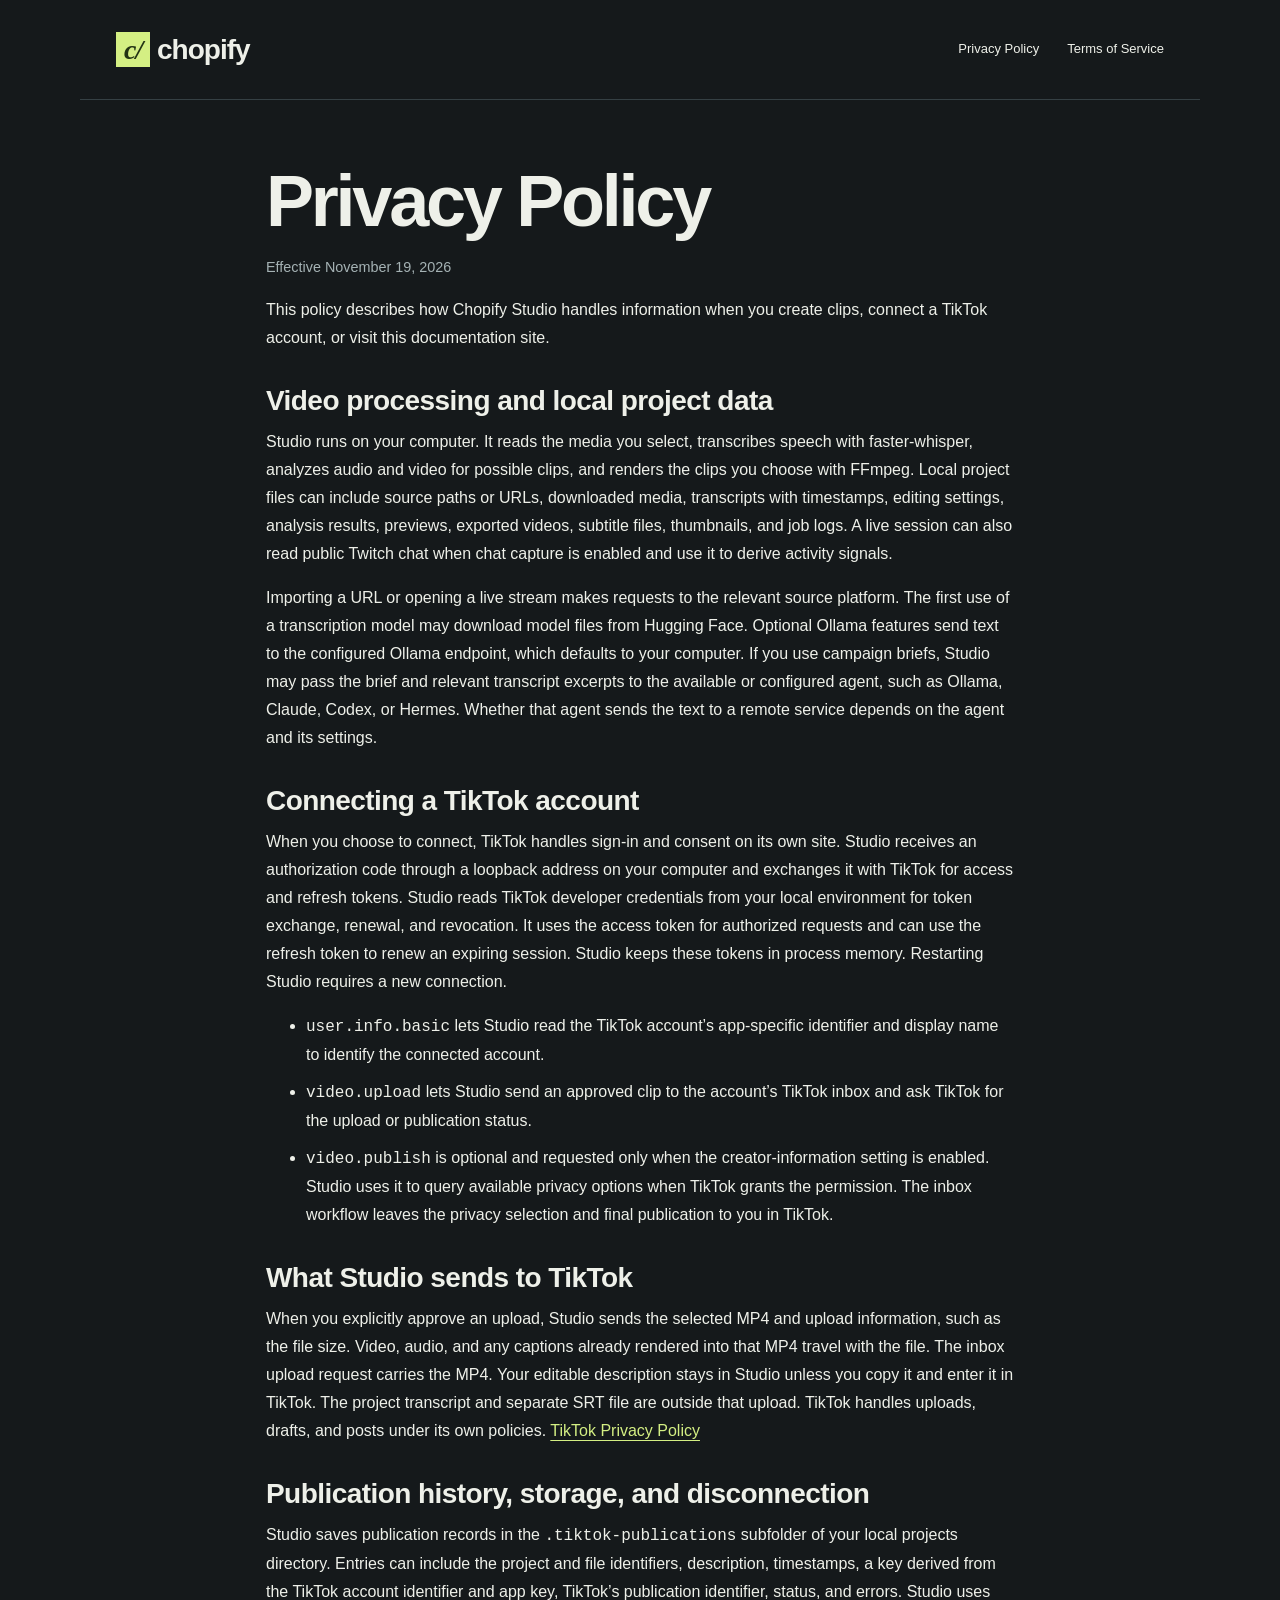
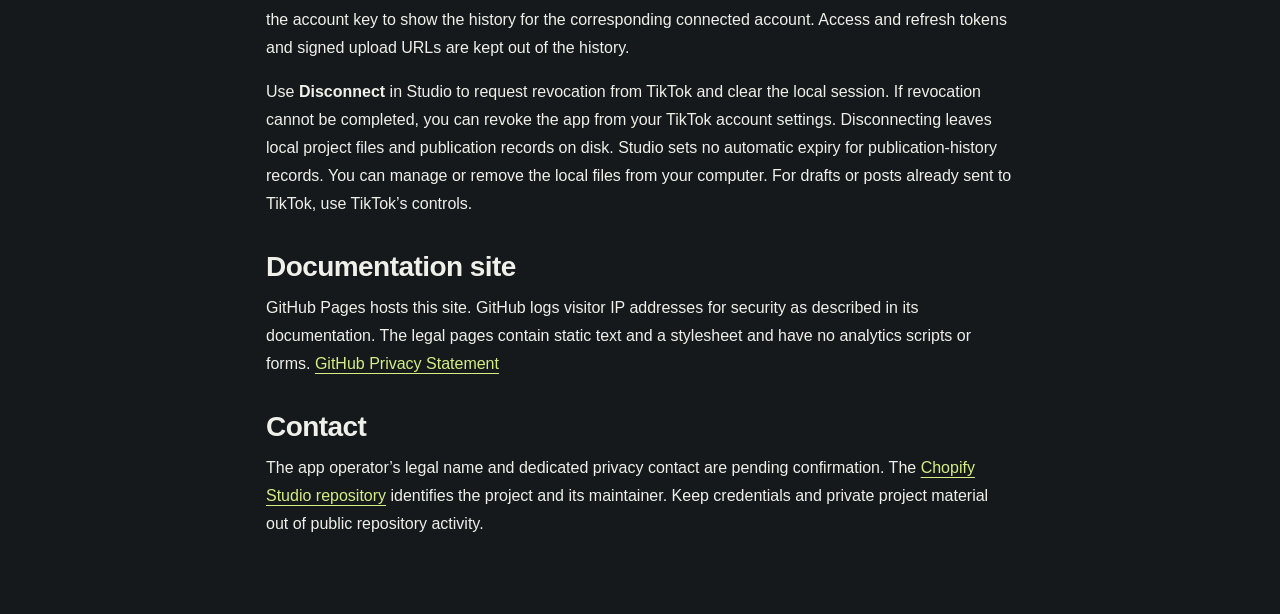
==== docs/privacy-policy.html @ 8741b4d4 "Add public privacy policy and terms for Studio" ====
<!doctype html>
<html lang="en">
  <head>
    <meta charset="utf-8" />
    <meta name="viewport" content="width=device-width, initial-scale=1" />
    <meta name="description" content="How Chopify Studio processes local video projects, connects to TikTok, and handles publication history." />
    <title>Privacy Policy | Chopify Studio</title>
    <link rel="stylesheet" href="site.css" />
  </head>
  <body>
    <a class="skip" href="#main">Skip to content</a>
    <header>
      <a class="logo" href="./"><span>c/</span> chopify</a>
      <nav aria-label="Legal navigation">
        <a href="privacy-policy.html" aria-current="page">Privacy Policy</a>
        <a href="terms-of-service.html">Terms of Service</a>
      </nav>
    </header>
    <main id="main" class="legal-page">
      <h1>Privacy Policy</h1>
      <p class="legal-date">Effective <time datetime="2026-11-19">November 19, 2026</time></p>
      <p>This policy describes how Chopify Studio handles information when you create clips, connect a TikTok account, or visit this documentation site.</p>

      <h2>Video processing and local project data</h2>
      <p>Studio runs on your computer. It reads the media you select, transcribes speech with faster-whisper, analyzes audio and video for possible clips, and renders the clips you choose with FFmpeg. Local project files can include source paths or URLs, downloaded media, transcripts with timestamps, editing settings, analysis results, previews, exported videos, subtitle files, thumbnails, and job logs. A live session can also read public Twitch chat when chat capture is enabled and use it to derive activity signals.</p>
      <p>Importing a URL or opening a live stream makes requests to the relevant source platform. The first use of a transcription model may download model files from Hugging Face. Optional Ollama features send text to the configured Ollama endpoint, which defaults to your computer. If you use campaign briefs, Studio may pass the brief and relevant transcript excerpts to the available or configured agent, such as Ollama, Claude, Codex, or Hermes. Whether that agent sends the text to a remote service depends on the agent and its settings.</p>

      <h2>Connecting a TikTok account</h2>
      <p>When you choose to connect, TikTok handles sign-in and consent on its own site. Studio receives an authorization code through a loopback address on your computer and exchanges it with TikTok for access and refresh tokens. Studio reads TikTok developer credentials from your local environment for token exchange, renewal, and revocation. It uses the access token for authorized requests and can use the refresh token to renew an expiring session. Studio keeps these tokens in process memory. Restarting Studio requires a new connection.</p>
      <ul>
        <li><code>user.info.basic</code> lets Studio read the TikTok account’s app-specific identifier and display name to identify the connected account.</li>
        <li><code>video.upload</code> lets Studio send an approved clip to the account’s TikTok inbox and ask TikTok for the upload or publication status.</li>
        <li><code>video.publish</code> is optional and requested only when the creator-information setting is enabled. Studio uses it to query available privacy options when TikTok grants the permission. The inbox workflow leaves the privacy selection and final publication to you in TikTok.</li>
      </ul>

      <h2>What Studio sends to TikTok</h2>
      <p>When you explicitly approve an upload, Studio sends the selected MP4 and upload information, such as the file size. Video, audio, and any captions already rendered into that MP4 travel with the file. The inbox upload request carries the MP4. Your editable description stays in Studio unless you copy it and enter it in TikTok. The project transcript and separate SRT file are outside that upload. TikTok handles uploads, drafts, and posts under its own policies. <a href="https://www.tiktok.com/legal/page/row/privacy-policy/en">TikTok Privacy Policy</a></p>

      <h2>Publication history, storage, and disconnection</h2>
      <p>Studio saves publication records in the <code>.tiktok-publications</code> subfolder of your local projects directory. Entries can include the project and file identifiers, description, timestamps, a key derived from the TikTok account identifier and app key, TikTok’s publication identifier, status, and errors. Studio uses the account key to show the history for the corresponding connected account. Access and refresh tokens and signed upload URLs are kept out of the history.</p>
      <p>Use <strong>Disconnect</strong> in Studio to request revocation from TikTok and clear the local session. If revocation cannot be completed, you can revoke the app from your TikTok account settings. Disconnecting leaves local project files and publication records on disk. Studio sets no automatic expiry for publication-history records. You can manage or remove the local files from your computer. For drafts or posts already sent to TikTok, use TikTok’s controls.</p>

      <h2>Documentation site</h2>
      <p>GitHub Pages hosts this site. GitHub logs visitor IP addresses for security as described in its documentation. The legal pages contain static text and a stylesheet and have no analytics scripts or forms. <a href="https://docs.github.com/en/site-policy/privacy-policies/github-general-privacy-statement">GitHub Privacy Statement</a></p>

      <h2>Contact</h2>
      <p>The app operator’s legal name and dedicated privacy contact are pending confirmation. The <a href="https://github.com/Robprzz/chopify-1">Chopify Studio repository</a> identifies the project and its maintainer. Keep credentials and private project material out of public repository activity.</p>
    </main>
  </body>
</html>
---- docs/site.css ----
:root {
  color-scheme: dark;
  --bg: #15191b;
  --ink: #eef0e9;
  --muted: #a5b2b4;
  --line: #354044;
  --accent: #d4ef83;
  font-family: "Segoe UI", Arial, sans-serif;
}
* {
  box-sizing: border-box;
}
html {
  scroll-behavior: smooth;
  scroll-padding-top: 30px;
}
body {
  margin: 0;
  background: var(--bg);
  color: var(--ink);
  font-size: 16px;
  line-height: 1.75;
}
a {
  color: var(--accent);
  text-underline-offset: 4px;
}
a:focus-visible,
summary:focus-visible {
  outline: 2px solid var(--accent);
  outline-offset: 6px;
}
.skip {
  position: absolute;
  left: 20px;
  top: -100px;
  background: var(--accent);
  color: #14200c;
  padding: 10px;
  z-index: 2;
}
.skip:focus {
  top: 10px;
}
header,
main,
footer {
  max-width: 1120px;
  margin: auto;
  padding: 0 36px;
}
header {
  display: flex;
  justify-content: space-between;
  align-items: center;
  height: 100px;
  border-bottom: 1px solid var(--line);
}
.logo {
  font-weight: 800;
  font-size: 28px;
  color: var(--ink);
  text-decoration: none;
  letter-spacing: -1px;
}
.logo span {
  background: var(--accent);
  color: #233314;
  font-family: Georgia, serif;
  font-style: italic;
  padding: 2px 8px;
}
nav {
  display: flex;
  gap: 28px;
  font-size: 13px;
}
nav a {
  color: var(--ink);
  text-decoration: none;
}
.hero {
  padding-top: 75px;
}
.eyebrow,
.tag {
  font:
    10px/1.6 Consolas,
    monospace;
  letter-spacing: 1.5px;
  color: var(--accent);
}
h1 {
  font-size: clamp(56px, 7.5vw, 94px);
  line-height: 1.04;
  letter-spacing: -5px;
  margin: 30px 0;
}
h1 em {
  font:
    italic 1em Georgia,
    serif;
  color: var(--accent);
}
.lead {
  max-width: 640px;
  font-size: 19px;
  color: var(--muted);
  line-height: 1.75;
}
.actions {
  display: flex;
  gap: 25px;
  align-items: center;
  margin-top: 30px;
  font-size: 13px;
}
.button {
  background: var(--accent);
  color: #203113;
  text-decoration: none;
  border-radius: 5px;
  font-weight: 650;
  padding: 14px 20px;
}
.fine {
  font-size: 11px;
  color: var(--muted);
  margin-top: 20px;
}
.hero figure {
  margin: 45px 0 0;
  max-width: 760px;
}
.hero img {
  width: 100%;
  height: auto;
  display: block;
  border: 1px solid var(--line);
  border-radius: 8px;
}
figcaption {
  font-size: 10px;
  color: var(--muted);
  margin-top: 12px;
}
section {
  padding: 70px 0;
  border-bottom: 1px solid var(--line);
}
h2 {
  font-size: 36px;
  font-weight: 550;
  letter-spacing: -1.5px;
  line-height: 1.2;
  margin: 14px 0 28px;
}
h3 {
  font-size: 18px;
  letter-spacing: -0.4px;
  font-weight: 550;
}
.features {
  display: grid;
  grid-template-columns: 1fr 1fr;
  gap: 36px 65px;
}
.features article {
  border-top: 1px solid var(--line);
  padding-top: 20px;
}
.features p,
section > p,
.install p {
  color: var(--muted);
  font-size: 14px;
}
.note {
  border-left: 2px solid var(--accent);
  padding-left: 18px;
  margin-top: 40px;
}
.install {
  display: grid;
  grid-template-columns: 0.85fr 1.15fr;
  gap: 50px;
}
.code {
  background: #0d1416;
  border: 1px solid var(--line);
  padding: 24px;
  border-radius: 8px;
  align-self: center;
  min-width: 0;
}
.code > span {
  font:
    9px Consolas,
    monospace;
  letter-spacing: 1px;
  color: var(--accent);
}
pre {
  font:
    12px/2 Consolas,
    monospace;
  overflow-x: auto;
}
.code p {
  font-size: 11px;
}
.command {
  background: #0d1416;
  border-left: 2px solid var(--accent);
  padding: 20px;
}
.resources {
  display: flex;
  gap: 20px;
  flex-wrap: wrap;
  font-size: 12px;
}
.resources h2 {
  width: 100%;
}
details {
  border-top: 1px solid var(--line);
  padding: 20px 0;
}
summary {
  cursor: pointer;
  font-size: 17px;
  font-weight: 500;
}
details p {
  color: var(--muted);
  font-size: 14px;
  max-width: 800px;
}
footer {
  display: flex;
  justify-content: space-between;
  gap: 25px;
  font:
    10px/1.7 Consolas,
    monospace;
  color: var(--muted);
  padding-top: 30px;
  padding-bottom: 40px;
}
.legal-page {
  max-width: 820px;
  padding-top: clamp(2rem, 6vw, 4rem);
  padding-bottom: 4rem;
  overflow-wrap: break-word;
}
.legal-page h1 {
  font-size: clamp(2.6rem, 8vw, 4.5rem);
  letter-spacing: -0.045em;
  margin: 0 0 1rem;
}
.legal-page h2 {
  font-size: clamp(1.35rem, 4vw, 1.75rem);
  letter-spacing: -0.02em;
  margin: 2rem 0 .65rem;
}
.legal-page p,
.legal-page ul {
  margin: .65rem 0 1rem;
}
.legal-page li + li {
  margin-top: .55rem;
}
.legal-date {
  color: var(--muted);
  font-size: .9rem;
}
@media (max-width: 700px) {
  header,
  main,
  footer {
    padding-left: 22px;
    padding-right: 22px;
  }
  header {
    height: 85px;
  }
  .logo {
    font-size: 22px;
  }
  nav {
    gap: 14px;
    font-size: 11px;
  }
  nav a:nth-child(3) {
    display: none;
  }
  .hero {
    padding-top: 45px;
  }
  h1 {
    letter-spacing: -3px;
  }
  .lead {
    font-size: 16px;
  }
  .features,
  .install {
    grid-template-columns: 1fr;
    gap: 28px;
  }
  .actions {
    flex-wrap: wrap;
    gap: 18px;
  }
  section {
    padding: 45px 0;
  }
  h2 {
    font-size: 30px;
  }
  .features {
    gap: 22px;
  }
  footer {
    flex-direction: column;
    gap: 15px;
  }
  .code {
    padding: 17px;
  }
  .command {
    font-size: 11px;
  }
  .eyebrow {
    font-size: 9px;
  }
}
@media (prefers-reduced-motion: reduce) {
  html {
    scroll-behavior: auto;
  }
}
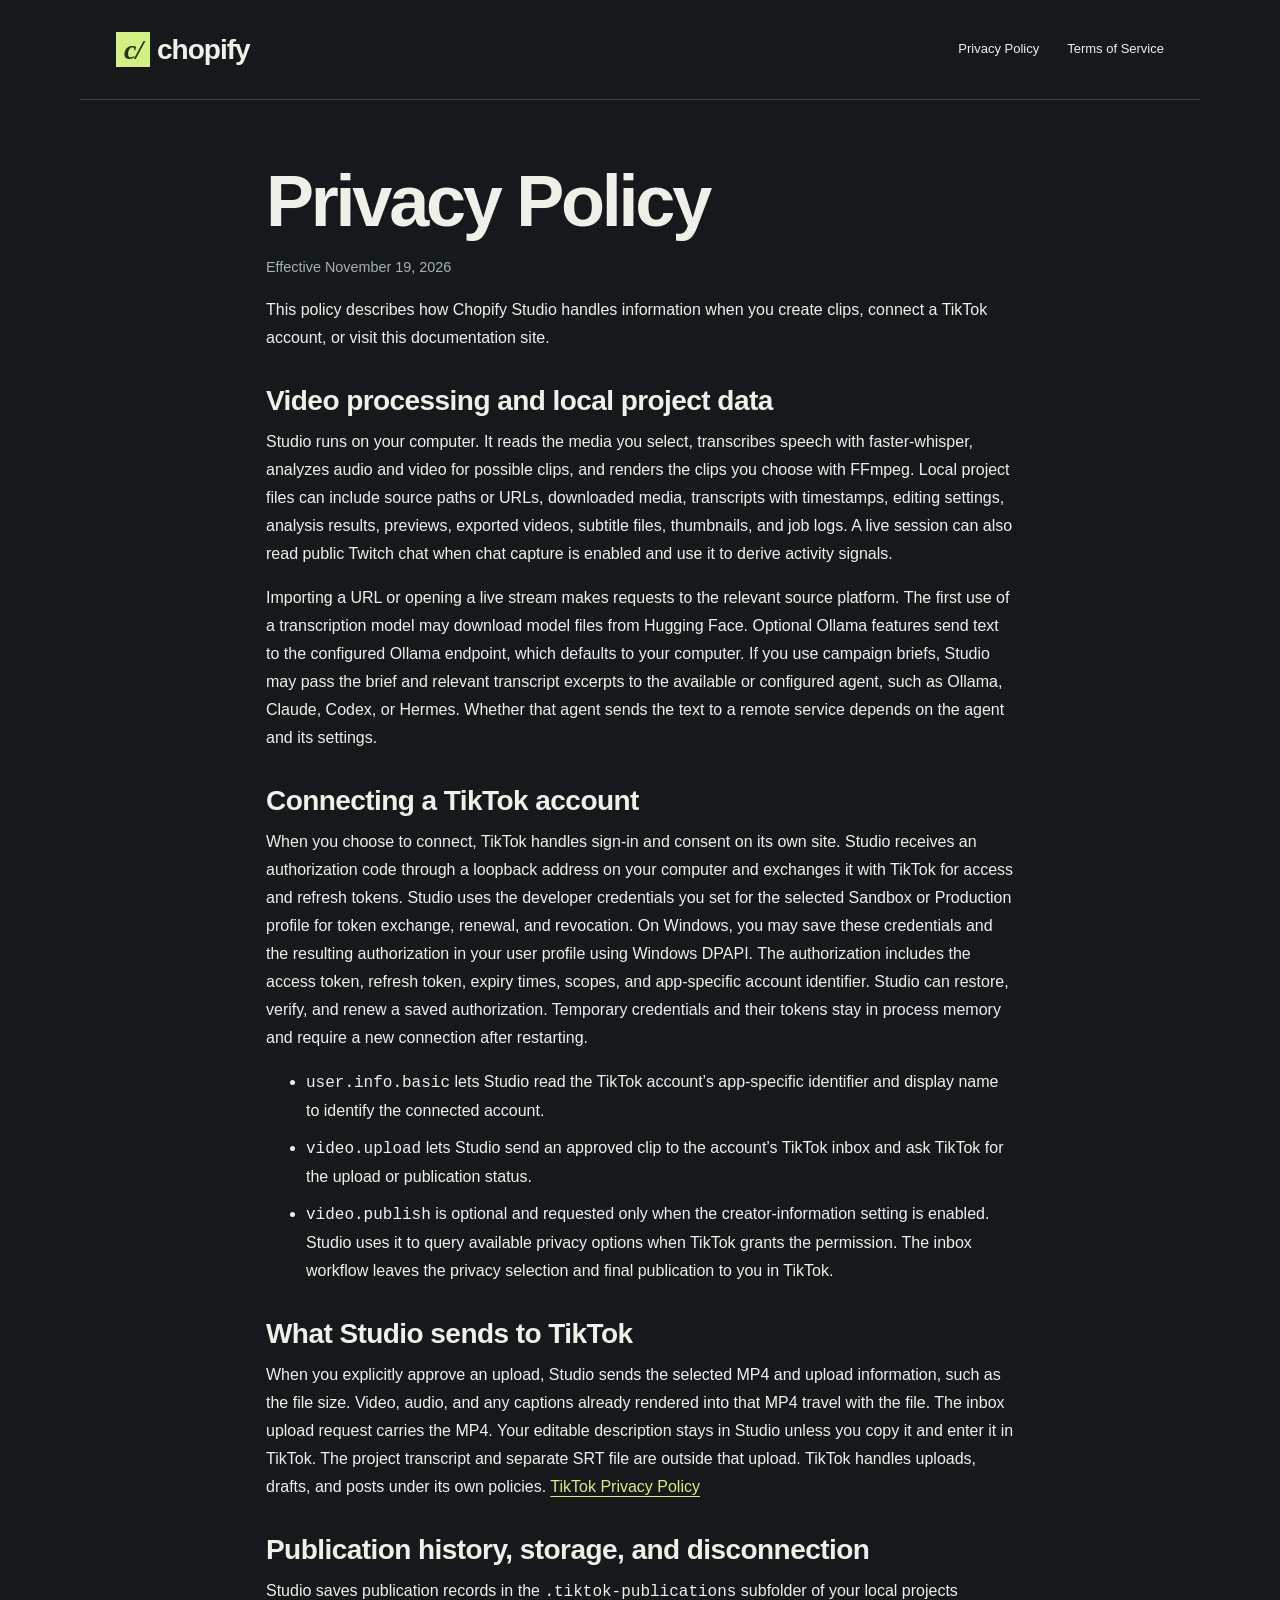
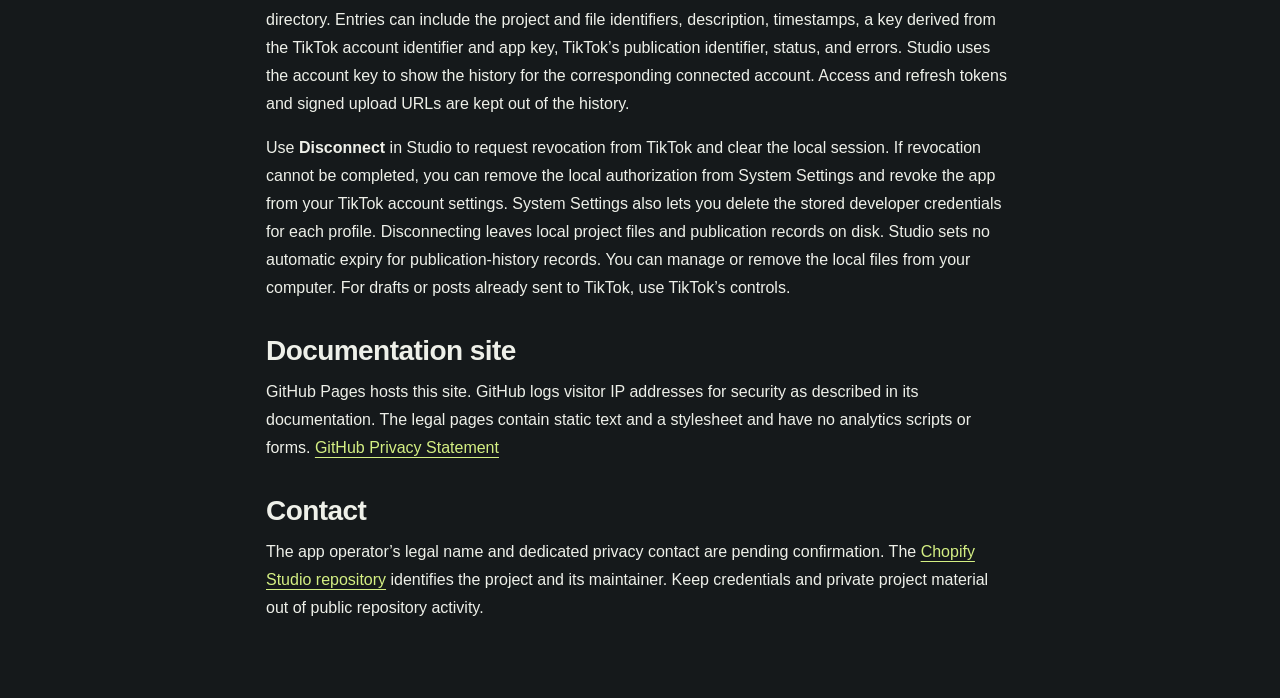
==== commit ee83b42b: "Document Windows setup, OAuth storage and launcher verification" ====
--- a/docs/privacy-policy.html
+++ b/docs/privacy-policy.html
@@ -26,7 +26,7 @@
       <p>Importing a URL or opening a live stream makes requests to the relevant source platform. The first use of a transcription model may download model files from Hugging Face. Optional Ollama features send text to the configured Ollama endpoint, which defaults to your computer. If you use campaign briefs, Studio may pass the brief and relevant transcript excerpts to the available or configured agent, such as Ollama, Claude, Codex, or Hermes. Whether that agent sends the text to a remote service depends on the agent and its settings.</p>
 
       <h2>Connecting a TikTok account</h2>
-      <p>When you choose to connect, TikTok handles sign-in and consent on its own site. Studio receives an authorization code through a loopback address on your computer and exchanges it with TikTok for access and refresh tokens. Studio reads TikTok developer credentials from your local environment for token exchange, renewal, and revocation. It uses the access token for authorized requests and can use the refresh token to renew an expiring session. Studio keeps these tokens in process memory. Restarting Studio requires a new connection.</p>
+      <p>When you choose to connect, TikTok handles sign-in and consent on its own site. Studio receives an authorization code through a loopback address on your computer and exchanges it with TikTok for access and refresh tokens. Studio uses the developer credentials you set for the selected Sandbox or Production profile for token exchange, renewal, and revocation. On Windows, you may save these credentials and the resulting authorization in your user profile using Windows DPAPI. The authorization includes the access token, refresh token, expiry times, scopes, and app-specific account identifier. Studio can restore, verify, and renew a saved authorization. Temporary credentials and their tokens stay in process memory and require a new connection after restarting.</p>
       <ul>
         <li><code>user.info.basic</code> lets Studio read the TikTok account’s app-specific identifier and display name to identify the connected account.</li>
         <li><code>video.upload</code> lets Studio send an approved clip to the account’s TikTok inbox and ask TikTok for the upload or publication status.</li>
@@ -38,7 +38,7 @@
 
       <h2>Publication history, storage, and disconnection</h2>
       <p>Studio saves publication records in the <code>.tiktok-publications</code> subfolder of your local projects directory. Entries can include the project and file identifiers, description, timestamps, a key derived from the TikTok account identifier and app key, TikTok’s publication identifier, status, and errors. Studio uses the account key to show the history for the corresponding connected account. Access and refresh tokens and signed upload URLs are kept out of the history.</p>
-      <p>Use <strong>Disconnect</strong> in Studio to request revocation from TikTok and clear the local session. If revocation cannot be completed, you can revoke the app from your TikTok account settings. Disconnecting leaves local project files and publication records on disk. Studio sets no automatic expiry for publication-history records. You can manage or remove the local files from your computer. For drafts or posts already sent to TikTok, use TikTok’s controls.</p>
+      <p>Use <strong>Disconnect</strong> in Studio to request revocation from TikTok and clear the local session. If revocation cannot be completed, you can remove the local authorization from System Settings and revoke the app from your TikTok account settings. System Settings also lets you delete the stored developer credentials for each profile. Disconnecting leaves local project files and publication records on disk. Studio sets no automatic expiry for publication-history records. You can manage or remove the local files from your computer. For drafts or posts already sent to TikTok, use TikTok’s controls.</p>
 
       <h2>Documentation site</h2>
       <p>GitHub Pages hosts this site. GitHub logs visitor IP addresses for security as described in its documentation. The legal pages contain static text and a stylesheet and have no analytics scripts or forms. <a href="https://docs.github.com/en/site-policy/privacy-policies/github-general-privacy-statement">GitHub Privacy Statement</a></p>
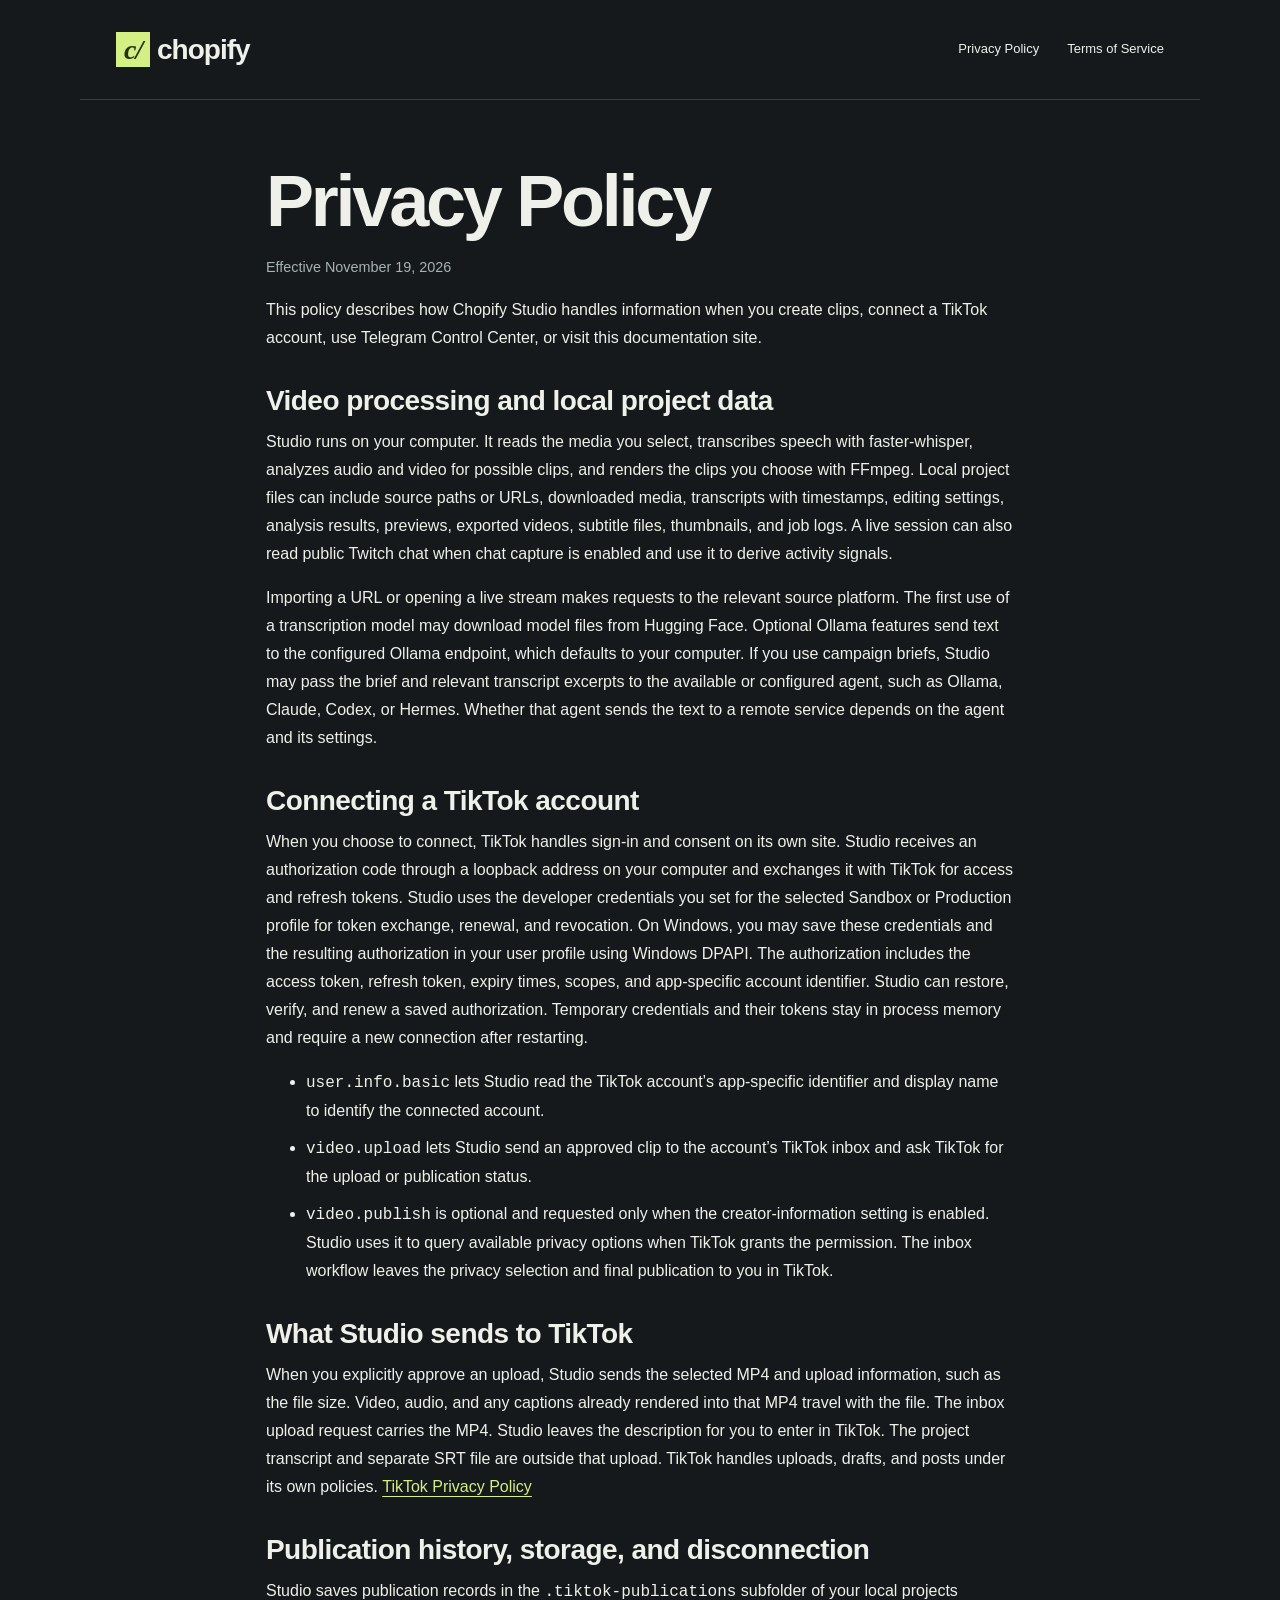
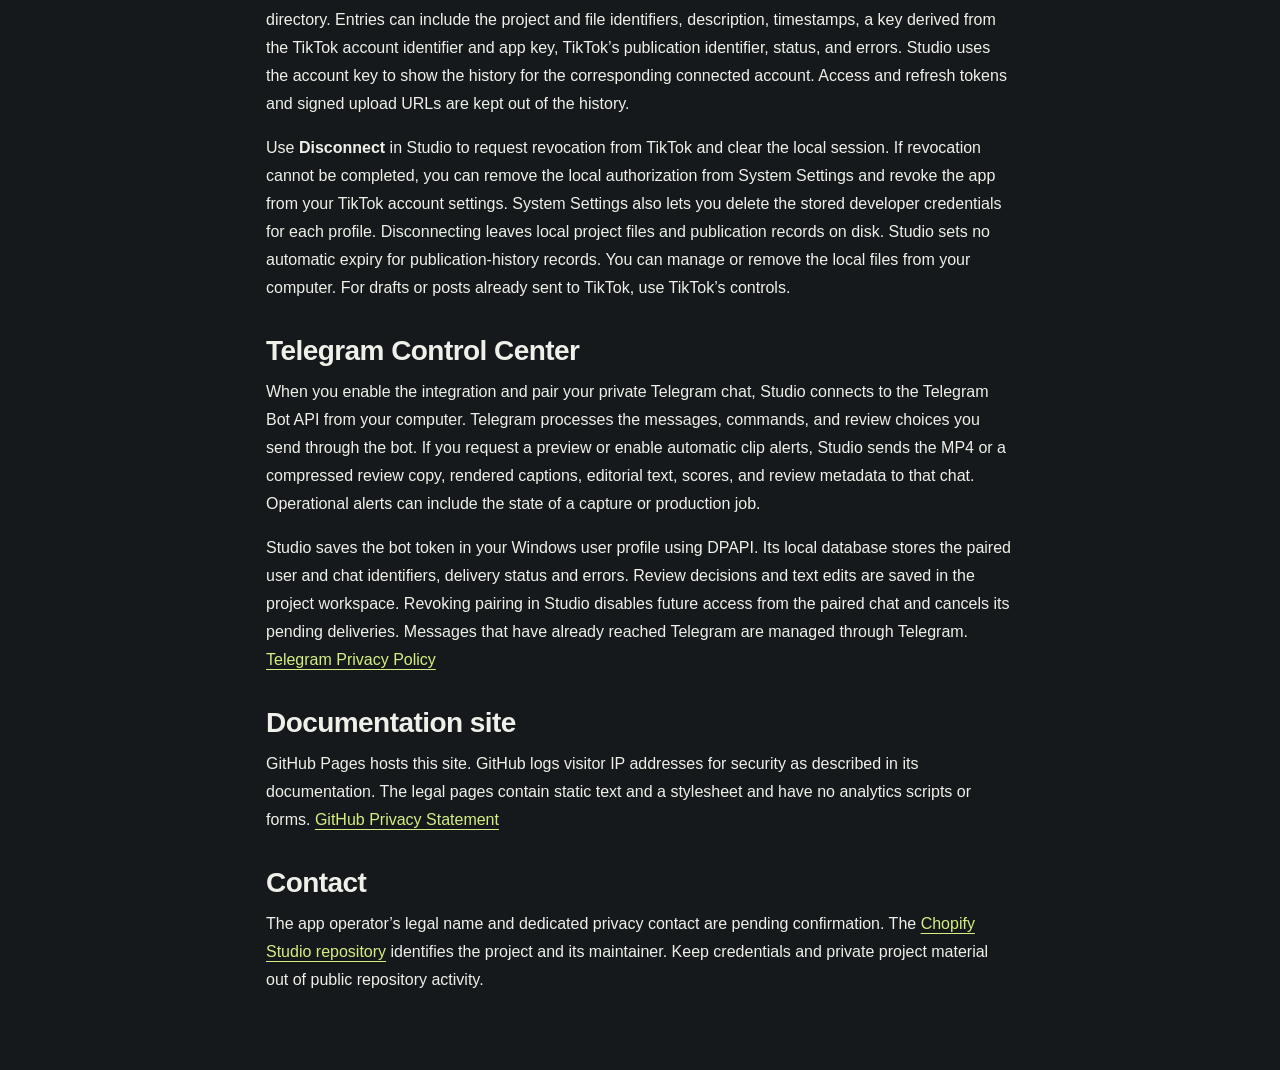
==== commit cd832811: "Add Telegram Control Center for remote Studio operations" ====
--- a/docs/privacy-policy.html
+++ b/docs/privacy-policy.html
@@ -3,7 +3,7 @@
   <head>
     <meta charset="utf-8" />
     <meta name="viewport" content="width=device-width, initial-scale=1" />
-    <meta name="description" content="How Chopify Studio processes local video projects, connects to TikTok, and handles publication history." />
+    <meta name="description" content="How Chopify Studio processes local video projects, connects to TikTok and Telegram, and handles publication history." />
     <title>Privacy Policy | Chopify Studio</title>
     <link rel="stylesheet" href="site.css" />
   </head>
@@ -19,7 +19,7 @@
     <main id="main" class="legal-page">
       <h1>Privacy Policy</h1>
       <p class="legal-date">Effective <time datetime="2026-11-19">November 19, 2026</time></p>
-      <p>This policy describes how Chopify Studio handles information when you create clips, connect a TikTok account, or visit this documentation site.</p>
+      <p>This policy describes how Chopify Studio handles information when you create clips, connect a TikTok account, use Telegram Control Center, or visit this documentation site.</p>
 
       <h2>Video processing and local project data</h2>
       <p>Studio runs on your computer. It reads the media you select, transcribes speech with faster-whisper, analyzes audio and video for possible clips, and renders the clips you choose with FFmpeg. Local project files can include source paths or URLs, downloaded media, transcripts with timestamps, editing settings, analysis results, previews, exported videos, subtitle files, thumbnails, and job logs. A live session can also read public Twitch chat when chat capture is enabled and use it to derive activity signals.</p>
@@ -34,11 +34,15 @@
       </ul>
 
       <h2>What Studio sends to TikTok</h2>
-      <p>When you explicitly approve an upload, Studio sends the selected MP4 and upload information, such as the file size. Video, audio, and any captions already rendered into that MP4 travel with the file. The inbox upload request carries the MP4. Your editable description stays in Studio unless you copy it and enter it in TikTok. The project transcript and separate SRT file are outside that upload. TikTok handles uploads, drafts, and posts under its own policies. <a href="https://www.tiktok.com/legal/page/row/privacy-policy/en">TikTok Privacy Policy</a></p>
+      <p>When you explicitly approve an upload, Studio sends the selected MP4 and upload information, such as the file size. Video, audio, and any captions already rendered into that MP4 travel with the file. The inbox upload request carries the MP4. Studio leaves the description for you to enter in TikTok. The project transcript and separate SRT file are outside that upload. TikTok handles uploads, drafts, and posts under its own policies. <a href="https://www.tiktok.com/legal/page/row/privacy-policy/en">TikTok Privacy Policy</a></p>
 
       <h2>Publication history, storage, and disconnection</h2>
       <p>Studio saves publication records in the <code>.tiktok-publications</code> subfolder of your local projects directory. Entries can include the project and file identifiers, description, timestamps, a key derived from the TikTok account identifier and app key, TikTok’s publication identifier, status, and errors. Studio uses the account key to show the history for the corresponding connected account. Access and refresh tokens and signed upload URLs are kept out of the history.</p>
       <p>Use <strong>Disconnect</strong> in Studio to request revocation from TikTok and clear the local session. If revocation cannot be completed, you can remove the local authorization from System Settings and revoke the app from your TikTok account settings. System Settings also lets you delete the stored developer credentials for each profile. Disconnecting leaves local project files and publication records on disk. Studio sets no automatic expiry for publication-history records. You can manage or remove the local files from your computer. For drafts or posts already sent to TikTok, use TikTok’s controls.</p>
+
+      <h2>Telegram Control Center</h2>
+      <p>When you enable the integration and pair your private Telegram chat, Studio connects to the Telegram Bot API from your computer. Telegram processes the messages, commands, and review choices you send through the bot. If you request a preview or enable automatic clip alerts, Studio sends the MP4 or a compressed review copy, rendered captions, editorial text, scores, and review metadata to that chat. Operational alerts can include the state of a capture or production job.</p>
+      <p>Studio saves the bot token in your Windows user profile using DPAPI. Its local database stores the paired user and chat identifiers, delivery status and errors. Review decisions and text edits are saved in the project workspace. Revoking pairing in Studio disables future access from the paired chat and cancels its pending deliveries. Messages that have already reached Telegram are managed through Telegram. <a href="https://telegram.org/privacy">Telegram Privacy Policy</a></p>
 
       <h2>Documentation site</h2>
       <p>GitHub Pages hosts this site. GitHub logs visitor IP addresses for security as described in its documentation. The legal pages contain static text and a stylesheet and have no analytics scripts or forms. <a href="https://docs.github.com/en/site-policy/privacy-policies/github-general-privacy-statement">GitHub Privacy Statement</a></p>
